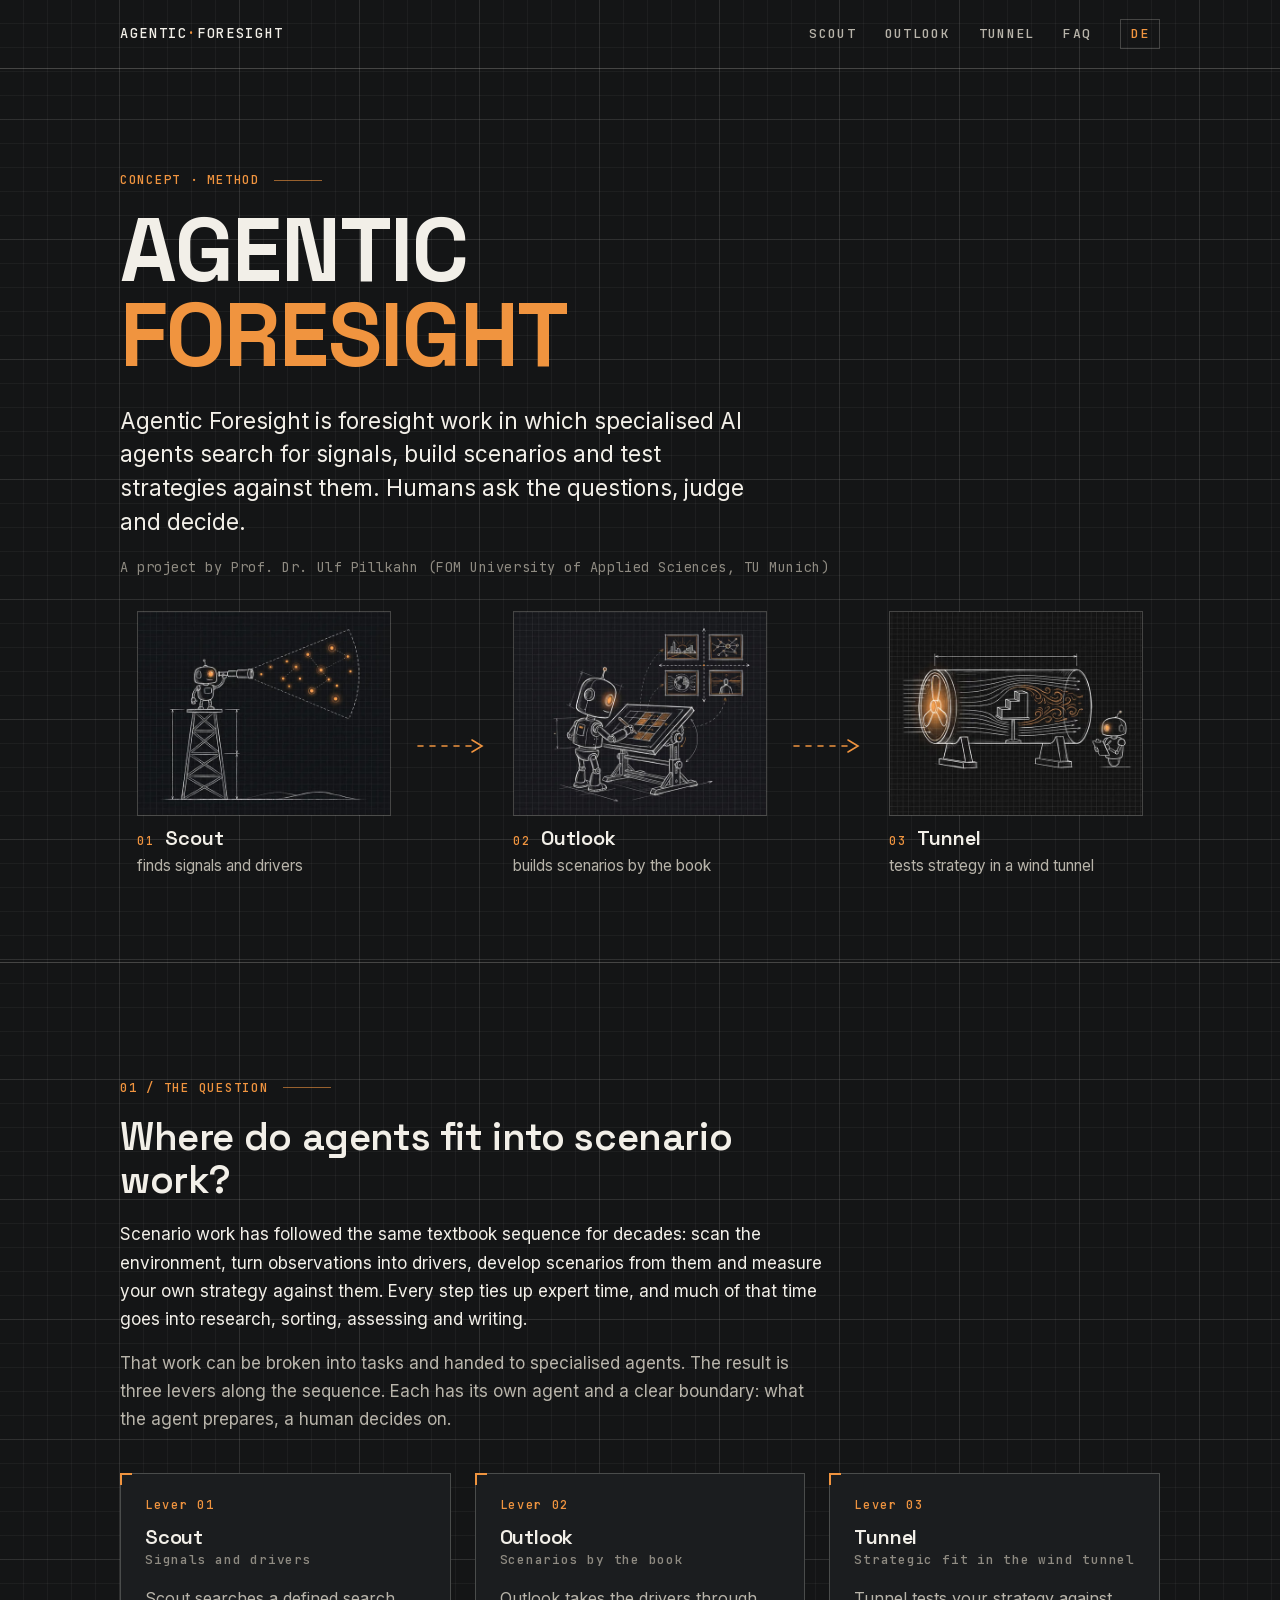
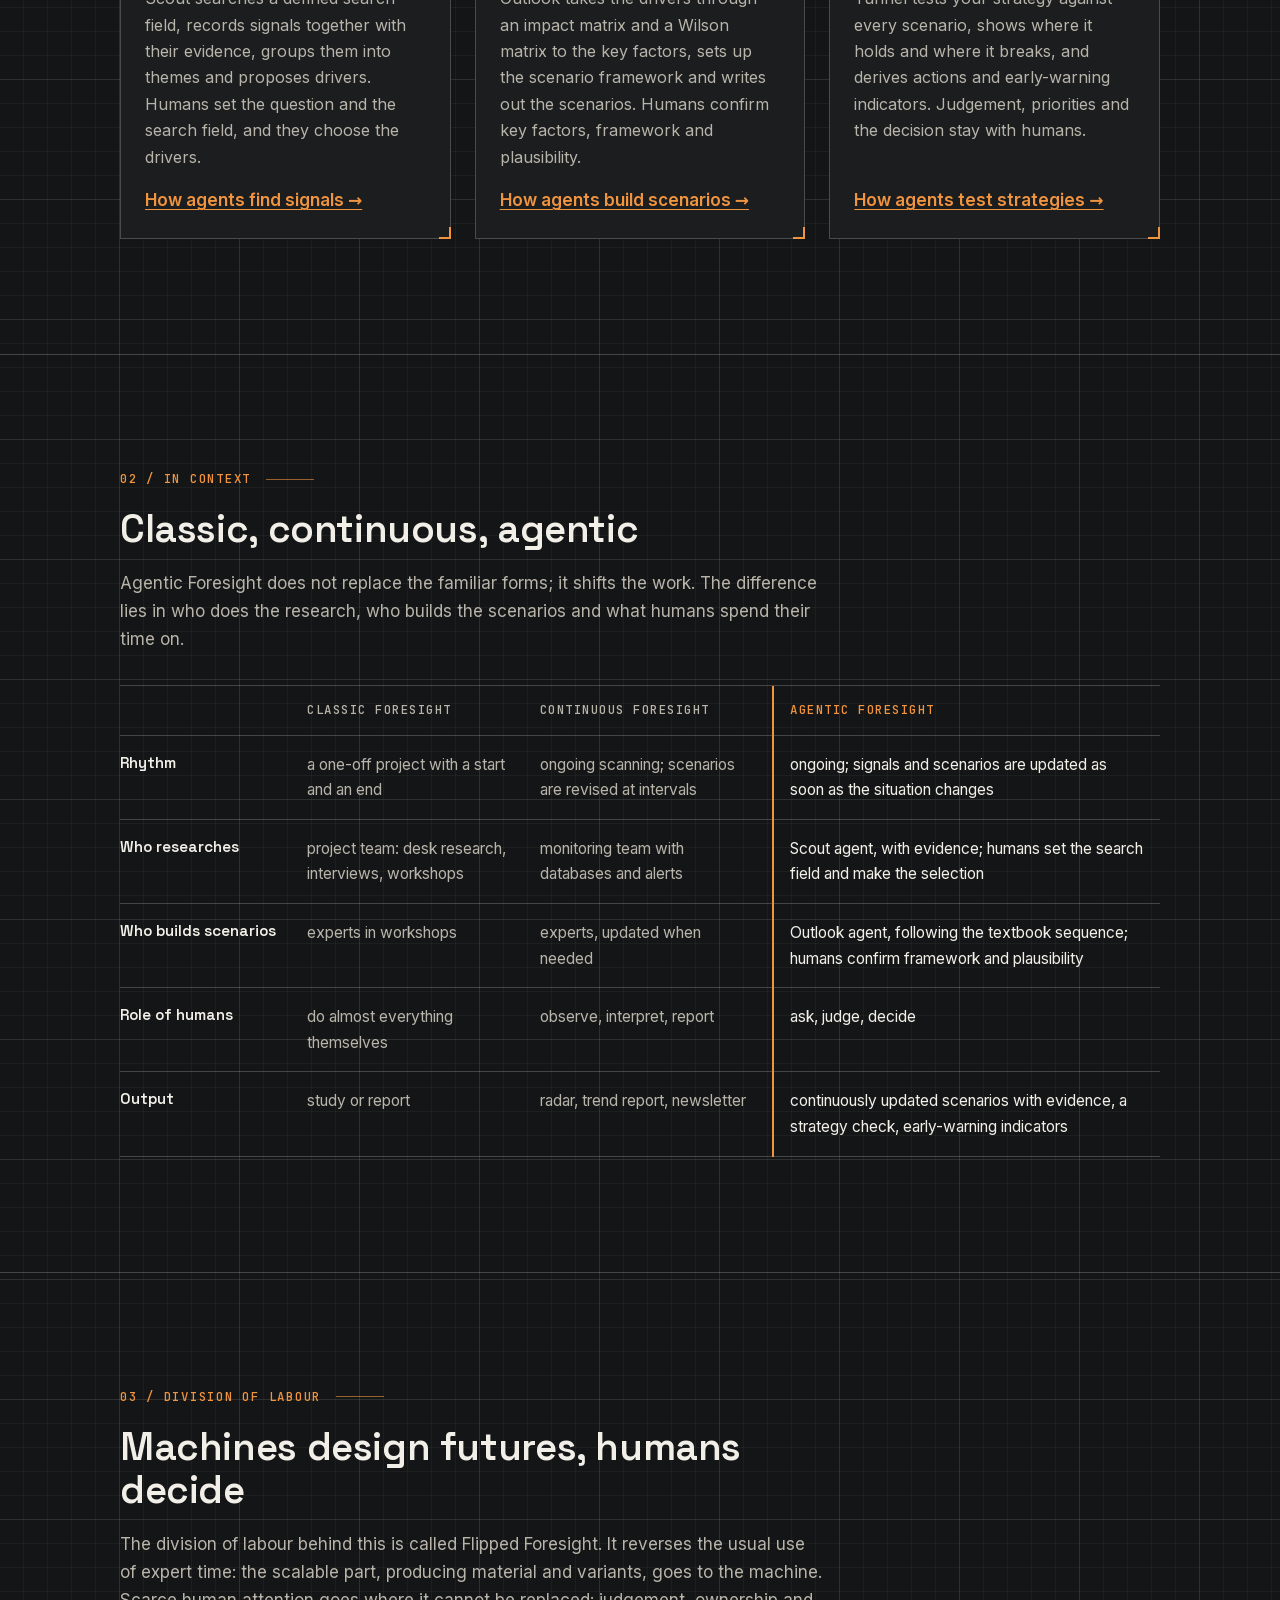
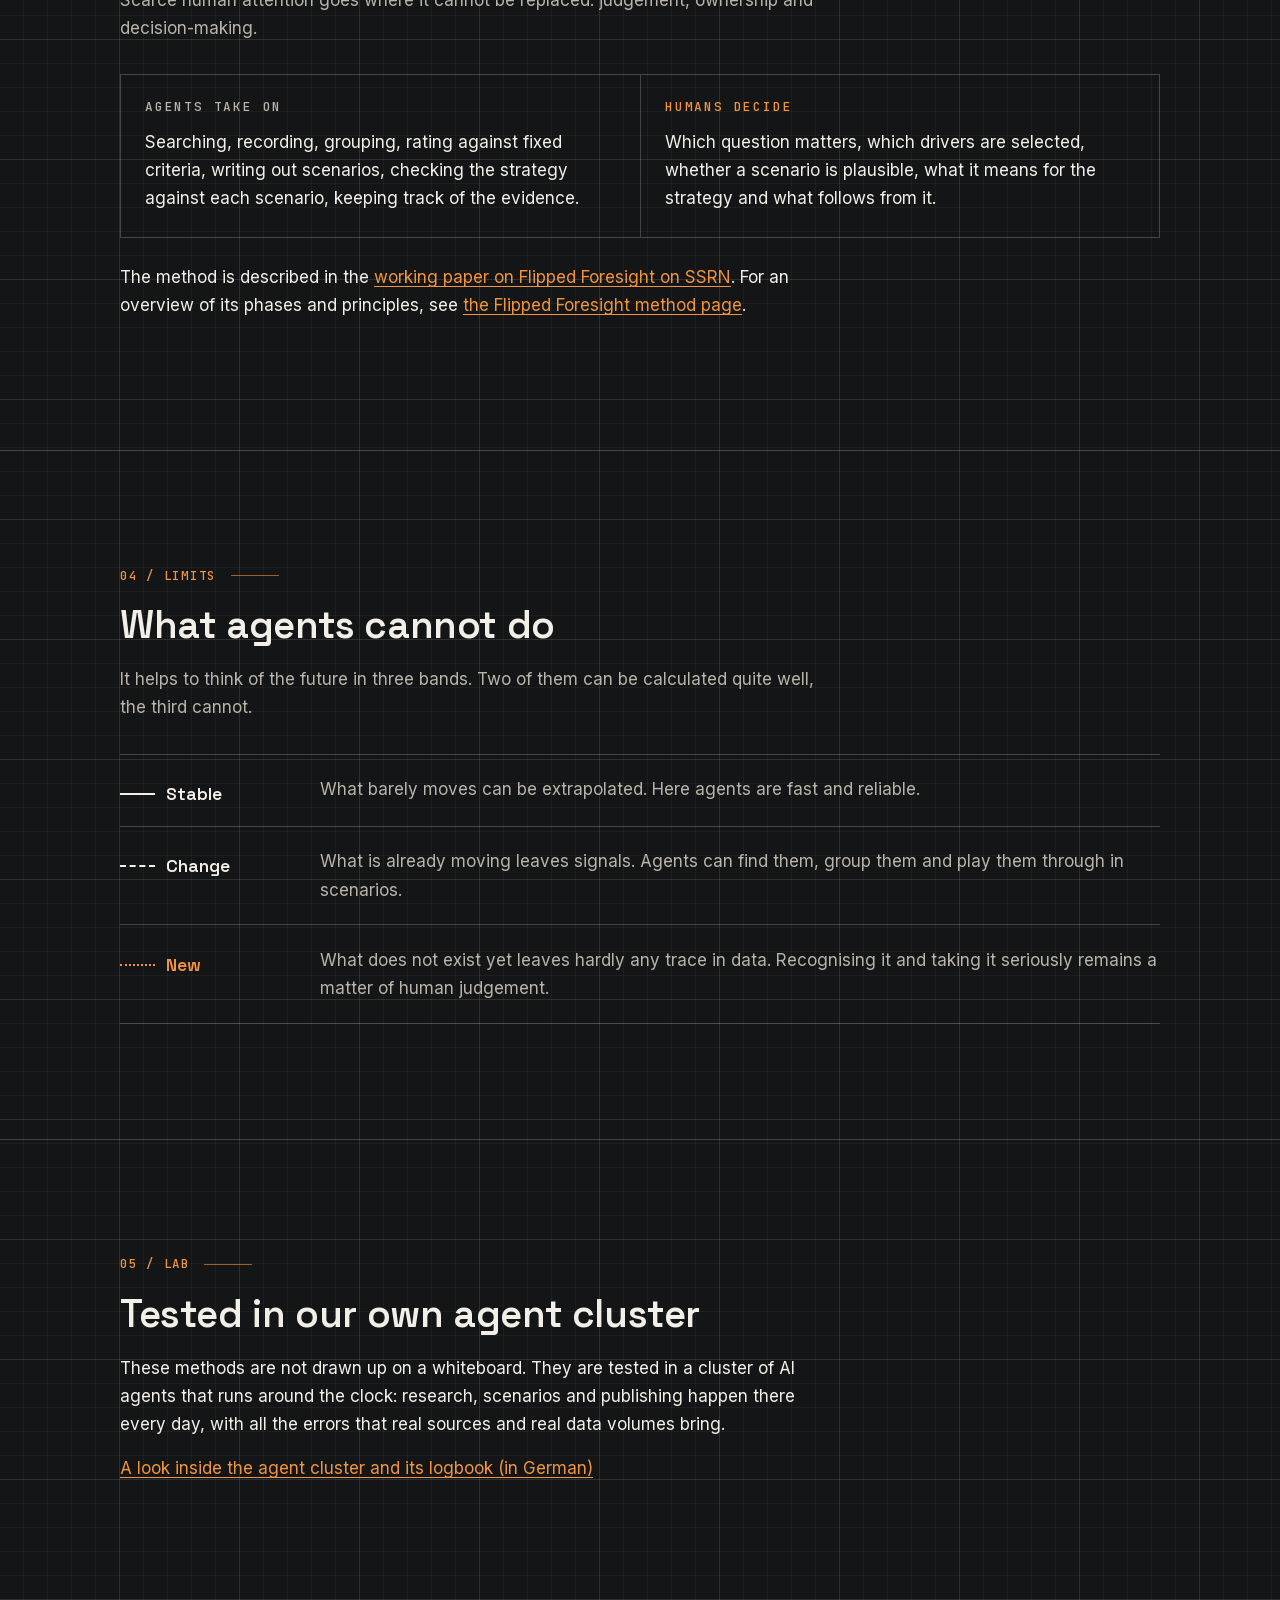
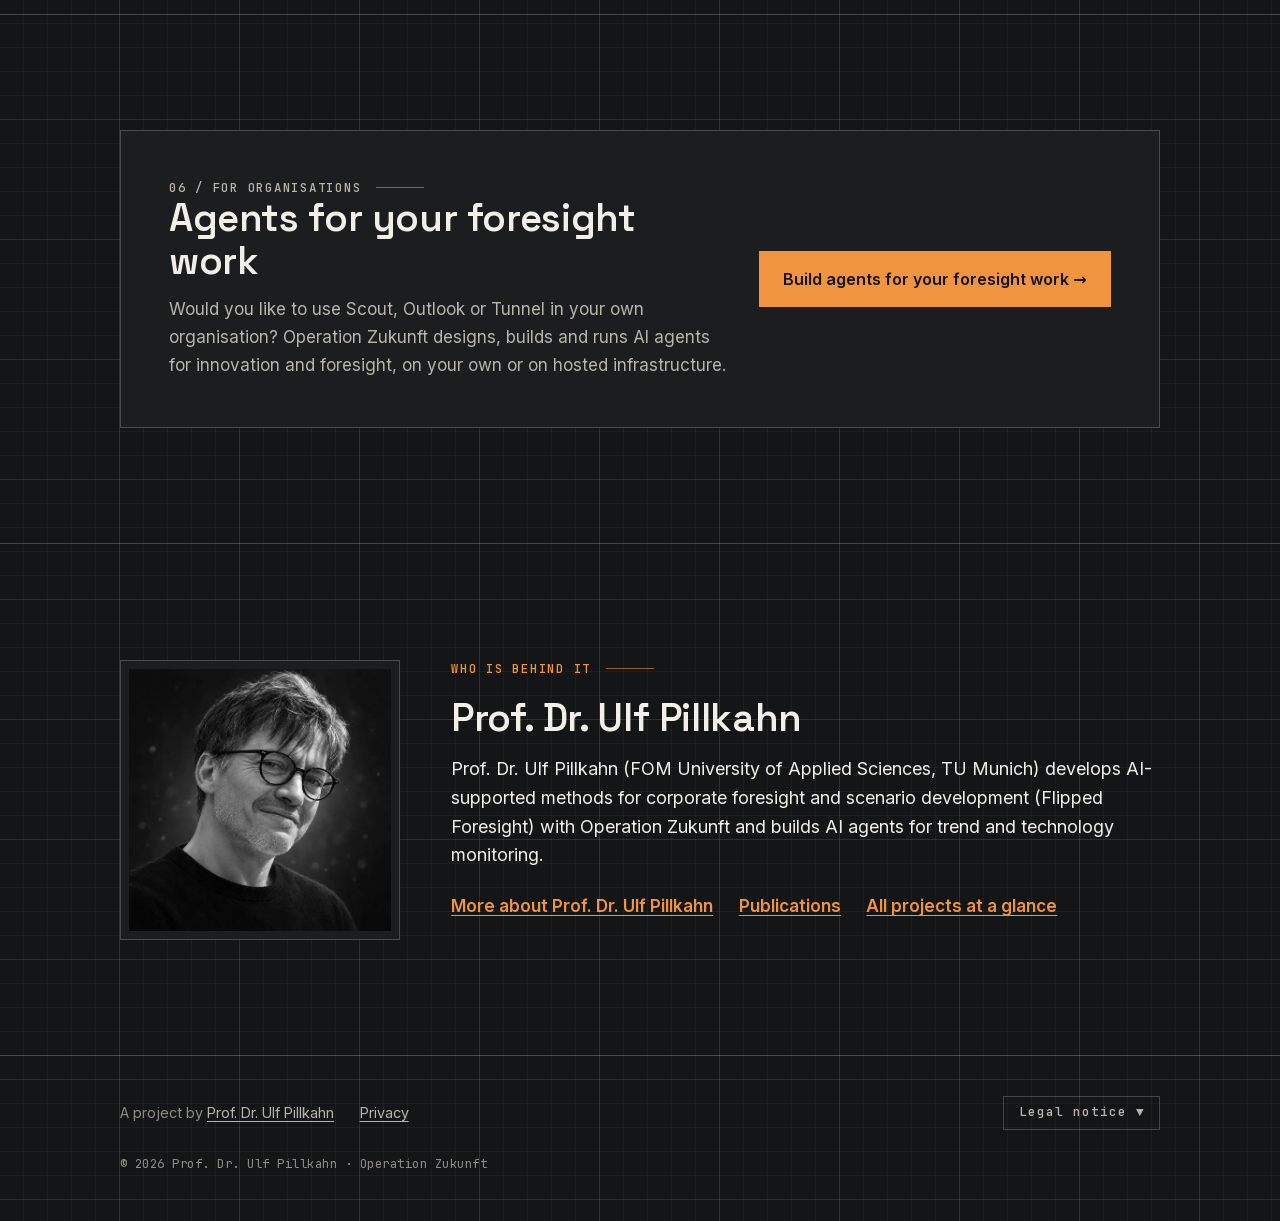
==== en/index.html @ 6df53c85 "Alle Seiten DE/EN, Higgsfield-Illustrationen, Statistik (Checkpoint 2) Hebelseiten Scout/Outlook/Tun" ====
<!DOCTYPE html>
<html lang="en">
<head>
    <meta charset="UTF-8">
    <meta name="viewport" content="width=device-width, initial-scale=1">
    <title>Agentic Foresight: AI agents for scenario work</title>
    <meta name="description" content="Agentic Foresight: AI agents search for signals, build scenarios and test strategies. Humans ask, judge and decide. Method, roles and limits.">
    <meta name="robots" content="index, follow">
    <link rel="canonical" href="https://agentic-foresight.com/en/">
    <link rel="alternate" hreflang="de" href="https://agentic-foresight.com/">
    <link rel="alternate" hreflang="en" href="https://agentic-foresight.com/en/">
    <link rel="alternate" hreflang="x-default" href="https://agentic-foresight.com/">
    <meta property="og:type" content="website">
    <meta property="og:site_name" content="Agentic Foresight">
    <meta property="og:locale" content="en_GB">
    <meta property="og:locale:alternate" content="de_DE">
    <meta property="og:url" content="https://agentic-foresight.com/en/">
    <meta property="og:title" content="Agentic Foresight: AI agents for scenario work">
    <meta property="og:description" content="Agentic Foresight: AI agents search for signals, build scenarios and test strategies. Humans ask, judge and decide. Method, roles and limits.">
    <meta property="og:image" content="https://agentic-foresight.com/img/og-en.png">
    <meta property="og:image:width" content="1200">
    <meta property="og:image:height" content="630">
    <meta property="og:image:alt" content="Agentic Foresight: the agents Scout, Outlook and Tunnel as a construction sketch">
    <meta name="twitter:card" content="summary_large_image">
    <meta name="twitter:creator" content="@Ulf_Pillkahn">
    <meta name="twitter:title" content="Agentic Foresight: AI agents for scenario work">
    <meta name="twitter:description" content="Agentic Foresight: AI agents search for signals, build scenarios and test strategies. Humans ask, judge and decide. Method, roles and limits.">
    <meta name="twitter:image" content="https://agentic-foresight.com/img/og-en.png">
    <meta name="twitter:image:alt" content="Agentic Foresight: the agents Scout, Outlook and Tunnel as a construction sketch">
    <meta name="theme-color" content="#141516">
    <link rel="preload" href="/fonts/space-grotesk-latin.woff2" as="font" type="font/woff2" crossorigin>
    <link rel="stylesheet" href="/css/style.css?v=2026-11-16">
    <link rel="icon" href="/favicon.svg" type="image/svg+xml">
    <!-- Strukturdaten: generiert von pflege/seo.py nach dem Cluster-Standard -->
    <script type="application/ld+json">
    {
      "@context": "https://schema.org",
      "@graph": [
        {
          "@type": "Person",
          "@id": "https://pillkahn.de/#person",
          "name": "Ulf Pillkahn",
          "honorificPrefix": "Prof. Dr.",
          "url": "https://pillkahn.de/",
          "sameAs": [
            "https://www.linkedin.com/in/prof-dr-ulf-pillkahn-1b7a6131/",
            "https://x.com/Ulf_Pillkahn",
            "https://www.youtube.com/@profandprompt"
          ]
        },
        {
          "@type": "Organization",
          "@id": "https://operation-zukunft.de/#organization",
          "name": "Operation Zukunft",
          "url": "https://operation-zukunft.de/",
          "founder": {
            "@id": "https://pillkahn.de/#person"
          }
        },
        {
          "@type": "WebSite",
          "@id": "https://agentic-foresight.com/#website",
          "url": "https://agentic-foresight.com/",
          "name": "Agentic Foresight",
          "inLanguage": [
            "de-DE",
            "en"
          ],
          "about": {
            "@id": "https://agentic-foresight.com/#term"
          },
          "author": {
            "@id": "https://pillkahn.de/#person"
          },
          "publisher": {
            "@id": "https://pillkahn.de/#person"
          }
        },
        {
          "@type": "DefinedTerm",
          "@id": "https://agentic-foresight.com/#term",
          "name": "Agentic Foresight",
          "description": "Agentic Foresight is foresight work in which specialised AI agents search for signals, build scenarios and test strategies against them. Humans ask the questions, judge and decide.",
          "url": "https://agentic-foresight.com/en/",
          "inLanguage": "en",
          "creator": {
            "@id": "https://pillkahn.de/#person"
          },
          "subjectOf": {
            "@id": "https://papers.ssrn.com/sol3/papers.cfm?abstract_id=7322758"
          }
        },
        {
          "@type": "ScholarlyArticle",
          "@id": "https://papers.ssrn.com/sol3/papers.cfm?abstract_id=7322758",
          "name": "Flipped Foresight",
          "url": "https://papers.ssrn.com/sol3/papers.cfm?abstract_id=7322758",
          "sameAs": "https://doi.org/10.2139/ssrn.7322758",
          "author": {
            "@id": "https://pillkahn.de/#person"
          }
        },
        {
          "@type": "WebPage",
          "@id": "https://agentic-foresight.com/en/#webpage",
          "url": "https://agentic-foresight.com/en/",
          "name": "Agentic Foresight: AI agents for scenario work",
          "description": "Agentic Foresight: AI agents search for signals, build scenarios and test strategies. Humans ask, judge and decide. Method, roles and limits.",
          "inLanguage": "en",
          "isPartOf": {
            "@id": "https://agentic-foresight.com/#website"
          },
          "about": {
            "@id": "https://agentic-foresight.com/#term"
          },
          "breadcrumb": {
            "@id": "https://agentic-foresight.com/en/#breadcrumb"
          },
          "mainEntity": {
            "@id": "https://agentic-foresight.com/#term"
          }
        },
        {
          "@type": "BreadcrumbList",
          "@id": "https://agentic-foresight.com/en/#breadcrumb",
          "itemListElement": [
            {
              "@type": "ListItem",
              "position": 1,
              "name": "Home",
              "item": "https://agentic-foresight.com/en/"
            }
          ]
        }
      ]
    }
    </script>
</head>
<body>
<a class="sprungmarke" href="#inhalt">Skip to content</a>

<!-- kopf -->
<header class="kopf">
  <div class="huelle">
    <a class="marke" href="/en/">Agentic<b>·</b>Foresight</a>
    <nav class="nav" aria-label="Main navigation">
      <a href="/en/scout/">Scout</a>
      <a href="/en/outlook/">Outlook</a>
      <a href="/en/tunnel/">Tunnel</a>
      <a href="/en/faq/">FAQ</a>
      <a class="sprache" href="/" hreflang="de" lang="de" data-track="sprache-de">DE</a>
    </nav>
  </div>
</header>
<!-- /kopf -->

<main id="inhalt">

<!-- ===================== OPENING ===================== -->
<section class="auftakt">
  <div class="huelle">
    <p class="label">Concept · Method</p>
    <h1>Agentic <span>Foresight</span></h1>
    <p class="definition">Agentic Foresight is foresight work in which specialised AI agents search for signals, build scenarios and test strategies against them. Humans ask the questions, judge and decide.</p>
    <p class="zuschreibung">A project by Prof. Dr. Ulf Pillkahn (FOM University of Applied Sciences, TU Munich)</p>

    <!-- Agent architecture: Scout → Outlook → Tunnel -->
    <nav class="kette" aria-label="Agent architecture: Scout, Outlook, Tunnel">
      <a class="knoten" href="/en/scout/" data-track="hebel-scout">
        <!-- figur:scout -->
<picture>
  <source type="image/avif" srcset="/img/scout-560.avif 560w, /img/scout-760.avif 760w, /img/scout.avif 1000w" sizes="(max-width: 900px) 90vw, 330px">
  <source type="image/webp" srcset="/img/scout-560.webp 560w, /img/scout-760.webp 760w, /img/scout.webp 1000w" sizes="(max-width: 900px) 90vw, 330px">
  <img src="/img/scout.webp" alt="" width="1000" height="806" fetchpriority="high" decoding="async">
</picture>
<!-- /figur -->
        <span class="knoten-name"><small>01</small>Scout</span>
        <span class="knoten-satz">finds signals and drivers</span>
      </a>
      <svg class="verbinder" viewBox="0 0 72 24" aria-hidden="true" focusable="false"><path class="fluss" d="M2 12H62"/><path d="M56 6L66 12L56 18"/></svg>
      <a class="knoten" href="/en/outlook/" data-track="hebel-outlook">
        <!-- figur:outlook -->
<picture>
  <source type="image/avif" srcset="/img/outlook-560.avif 560w, /img/outlook-760.avif 760w, /img/outlook.avif 1000w" sizes="(max-width: 900px) 90vw, 330px">
  <source type="image/webp" srcset="/img/outlook-560.webp 560w, /img/outlook-760.webp 760w, /img/outlook.webp 1000w" sizes="(max-width: 900px) 90vw, 330px">
  <img src="/img/outlook.webp" alt="" width="1000" height="806" loading="eager" decoding="async">
</picture>
<!-- /figur -->
        <span class="knoten-name"><small>02</small>Outlook</span>
        <span class="knoten-satz">builds scenarios by the book</span>
      </a>
      <svg class="verbinder" viewBox="0 0 72 24" aria-hidden="true" focusable="false"><path class="fluss" d="M2 12H62"/><path d="M56 6L66 12L56 18"/></svg>
      <a class="knoten" href="/en/tunnel/" data-track="hebel-tunnel">
        <!-- figur:tunnel -->
<picture>
  <source type="image/avif" srcset="/img/tunnel-560.avif 560w, /img/tunnel-760.avif 760w, /img/tunnel.avif 1000w" sizes="(max-width: 900px) 90vw, 330px">
  <source type="image/webp" srcset="/img/tunnel-560.webp 560w, /img/tunnel-760.webp 760w, /img/tunnel.webp 1000w" sizes="(max-width: 900px) 90vw, 330px">
  <img src="/img/tunnel.webp" alt="" width="1000" height="806" loading="eager" decoding="async">
</picture>
<!-- /figur -->
        <span class="knoten-name"><small>03</small>Tunnel</span>
        <span class="knoten-satz">tests strategy in a wind tunnel</span>
      </a>
    </nav>
  </div>
</section>

<!-- ===================== THE QUESTION + LEVERS ===================== -->
<section class="sektion" id="hebel">
  <div class="huelle">
    <p class="label">01 / The question</p>
    <h2>Where do agents fit into scenario work?</h2>
    <div class="lese">
      <p>Scenario work has followed the same textbook sequence for decades: scan the environment, turn observations into drivers, develop scenarios from them and measure your own strategy against them. Every step ties up expert time, and much of that time goes into research, sorting, assessing and writing.</p>
      <p class="zweit">That work can be broken into tasks and handed to specialised agents. The result is three levers along the sequence. Each has its own agent and a clear boundary: what the agent prepares, a human decides on.</p>
    </div>

    <div class="hebel-raster">
      <article class="hebel">
        <p class="nr">Lever 01</p>
        <h3>Scout</h3>
        <p class="unter">Signals and drivers</p>
        <p>Scout searches a defined search field, records signals together with their evidence, groups them into themes and proposes drivers. Humans set the question and the search field, and they choose the drivers.</p>
        <a class="weiter" href="/en/scout/" data-track="hebel-scout">How agents find signals →</a>
      </article>
      <article class="hebel">
        <p class="nr">Lever 02</p>
        <h3>Outlook</h3>
        <p class="unter">Scenarios by the book</p>
        <p>Outlook takes the drivers through an impact matrix and a Wilson matrix to the key factors, sets up the scenario framework and writes out the scenarios. Humans confirm key factors, framework and plausibility.</p>
        <a class="weiter" href="/en/outlook/" data-track="hebel-outlook">How agents build scenarios →</a>
      </article>
      <article class="hebel">
        <p class="nr">Lever 03</p>
        <h3>Tunnel</h3>
        <p class="unter">Strategic fit in the wind tunnel</p>
        <p>Tunnel tests your strategy against every scenario, shows where it holds and where it breaks, and derives actions and early-warning indicators. Judgement, priorities and the decision stay with humans.</p>
        <a class="weiter" href="/en/tunnel/" data-track="hebel-tunnel">How agents test strategies →</a>
      </article>
    </div>
  </div>
</section>

<!-- ===================== COMPARISON ===================== -->
<section class="sektion" id="vergleich">
  <div class="huelle">
    <p class="label">02 / In context</p>
    <h2>Classic, continuous, agentic</h2>
    <p class="lese zweit">Agentic Foresight does not replace the familiar forms; it shifts the work. The difference lies in who does the research, who builds the scenarios and what humans spend their time on.</p>
    <div class="tabelle-huelle" role="region" aria-label="Comparison table" tabindex="0">
      <table class="vergleich">
        <thead>
          <tr><th scope="col"><span class="sr">Feature</span></th><th scope="col">Classic foresight</th><th scope="col">Continuous foresight</th><th scope="col" class="ag">Agentic Foresight</th></tr>
        </thead>
        <tbody>
          <tr><th scope="row">Rhythm</th><td>a one-off project with a start and an end</td><td>ongoing scanning; scenarios are revised at intervals</td><td class="ag">ongoing; signals and scenarios are updated as soon as the situation changes</td></tr>
          <tr><th scope="row">Who researches</th><td>project team: desk research, interviews, workshops</td><td>monitoring team with databases and alerts</td><td class="ag">Scout agent, with evidence; humans set the search field and make the selection</td></tr>
          <tr><th scope="row">Who builds scenarios</th><td>experts in workshops</td><td>experts, updated when needed</td><td class="ag">Outlook agent, following the textbook sequence; humans confirm framework and plausibility</td></tr>
          <tr><th scope="row">Role of humans</th><td>do almost everything themselves</td><td>observe, interpret, report</td><td class="ag">ask, judge, decide</td></tr>
          <tr><th scope="row">Output</th><td>study or report</td><td>radar, trend report, newsletter</td><td class="ag">continuously updated scenarios with evidence, a strategy check, early-warning indicators</td></tr>
        </tbody>
      </table>
    </div>
  </div>
</section>

<!-- ===================== FLIPPED FORESIGHT ===================== -->
<section class="sektion" id="arbeitsteilung">
  <div class="huelle">
    <p class="label">03 / Division of labour</p>
    <h2>Machines design futures, humans decide</h2>
    <p class="lese zweit">The division of labour behind this is called Flipped Foresight. It reverses the usual use of expert time: the scalable part, producing material and variants, goes to the machine. Scarce human attention goes where it cannot be replaced: judgement, ownership and decision-making.</p>
    <div class="teilung">
      <div class="maschine">
        <h3>Agents take on</h3>
        <p>Searching, recording, grouping, rating against fixed criteria, writing out scenarios, checking the strategy against each scenario, keeping track of the evidence.</p>
      </div>
      <div class="mensch">
        <h3>Humans decide</h3>
        <p>Which question matters, which drivers are selected, whether a scenario is plausible, what it means for the strategy and what follows from it.</p>
      </div>
    </div>
    <p class="lese nachsatz">The method is described in the <a href="https://papers.ssrn.com/sol3/papers.cfm?abstract_id=7322758" data-track="paper-ssrn">working paper on Flipped Foresight on SSRN</a>. For an overview of its phases and principles, see <a href="https://flipped-foresight.com/">the Flipped Foresight method page</a>.</p>
  </div>
</section>

<!-- ===================== LIMITS ===================== -->
<section class="sektion" id="grenzen">
  <div class="huelle">
    <p class="label">04 / Limits</p>
    <h2>What agents cannot do</h2>
    <p class="lese zweit">It helps to think of the future in three bands. Two of them can be calculated quite well, the third cannot.</p>
    <div class="baender">
      <div class="band s"><b>Stable</b><p>What barely moves can be extrapolated. Here agents are fast and reliable.</p></div>
      <div class="band v"><b>Change</b><p>What is already moving leaves signals. Agents can find them, group them and play them through in scenarios.</p></div>
      <div class="band n"><b>New</b><p>What does not exist yet leaves hardly any trace in data. Recognising it and taking it seriously remains a matter of human judgement.</p></div>
    </div>
  </div>
</section>

<!-- ===================== LAB ===================== -->
<section class="sektion" id="labor">
  <div class="huelle">
    <p class="label">05 / Lab</p>
    <h2>Tested in our own agent cluster</h2>
    <div class="lese">
      <p>These methods are not drawn up on a whiteboard. They are tested in a cluster of AI agents that runs around the clock: research, scenarios and publishing happen there every day, with all the errors that real sources and real data volumes bring.</p>
      <p><a href="https://operation-zukunft.de/cluster.html">A look inside the agent cluster and its logbook (in German)</a></p>
    </div>
  </div>
</section>

<!-- ===================== CALL ===================== -->
<section class="sektion" id="gespraech">
  <div class="huelle">
    <div class="aufruf">
      <div>
        <p class="label">06 / For organisations</p>
        <h2>Agents for your foresight work</h2>
        <p>Would you like to use Scout, Outlook or Tunnel in your own organisation? Operation Zukunft designs, builds and runs AI agents for innovation and foresight, on your own or on hosted infrastructure.</p>
      </div>
      <a class="knopf" href="https://operation-zukunft.de/#angebote" data-track="cta-angebot">Build agents for your foresight work →</a>
    </div>
  </div>
</section>

<!-- ===================== ABOUT ===================== -->
<section class="sektion" id="person">
  <div class="huelle about">
    <figure>
      <picture>
        <source srcset="/img/portrait-pillkahn.webp" type="image/webp">
        <img src="/img/portrait-pillkahn.jpg" alt="Portrait of Prof. Dr. Ulf Pillkahn" width="560" height="560" loading="lazy" decoding="async">
      </picture>
    </figure>
    <div>
      <p class="label">Who is behind it</p>
      <h2>Prof. Dr. Ulf Pillkahn</h2>
      <p class="kernsatz">Prof. Dr. Ulf Pillkahn (FOM University of Applied Sciences, TU Munich) develops AI-supported methods for corporate foresight and scenario development (Flipped Foresight) with Operation Zukunft and builds AI agents for trend and technology monitoring.</p>
      <div class="about-links">
        <a href="https://pillkahn.de/about/" data-track="about-pillkahn">More about Prof. Dr. Ulf Pillkahn</a>
        <a href="https://pillkahn.de/publikationen/" data-track="about-publikationen">Publications</a>
        <a href="https://pillkahn.de/oekosystem/" data-track="about-oekosystem">All projects at a glance</a>
      </div>
    </div>
  </div>
</section>

</main>

<!-- fuss -->
<footer class="fuss">
  <div class="huelle">
    <div class="fuss-zeile">
      <div class="fuss-links">
        <p class="cluster-hinweis">A project by <a href="https://pillkahn.de/">Prof. Dr. Ulf Pillkahn</a></p>
        <a href="/en/privacy/" data-track="datenschutz">Privacy</a>
      </div>
      <button class="impressum-toggle" type="button" aria-expanded="false" aria-controls="impressum" data-text="Legal notice">Legal notice ▼</button>
    </div>
    <div id="impressum" class="impressum">
      <h2>Legal notice</h2>
      <p><strong>Information pursuant to § 5 DDG (German Digital Services Act)</strong></p>
      <p>Prof. Dr. Ulf Pillkahn<br>Maxhofstraße 28<br>81475 München<br>Germany</p>
      <p><strong>Contact:</strong> <a href="mailto:info@operation-zukunft.de">info@operation-zukunft.de</a></p>
      <p><strong>Responsible for content pursuant to § 18 (2) MStV:</strong><br>Prof. Dr. Ulf Pillkahn</p>
      <p><strong>Disclaimer:</strong> The content of these pages has been prepared with great care. No guarantee can be given, however, for its accuracy, completeness or timeliness. As a service provider, Prof. Dr. Ulf Pillkahn is responsible for his own content on these pages under general law in accordance with § 7 (1) DDG, but under §§ 8 to 10 DDG is not obliged to monitor transmitted or stored third-party information or to investigate circumstances indicating illegal activity. The operators of linked external sites are solely responsible for their content. The German version of this legal notice is authoritative.</p>
    </div>
    <p class="copy">© 2026 Prof. Dr. Ulf Pillkahn · Operation Zukunft</p>
  </div>
</footer>
<!-- /fuss -->

<script src="/js/main.js?v=2026-11-16" defer></script>
<script src="/js/track.js?v=2026-11-16" defer></script>
</body>
</html>
---- css/style.css ----
/* ============================================================
   agentic-foresight.com — style.css
   Designsystem: designsystem.md im Repo. Tokens nur hier ändern.
   ============================================================ */

/* ---------- 1. Schriften (selbst gehostet, OFL) ---------- */
@font-face { font-family: 'Space Grotesk'; font-style: normal; font-weight: 400 700;
  font-display: swap; src: url('../fonts/space-grotesk-latin.woff2') format('woff2'); }
@font-face { font-family: 'Inter'; font-style: normal; font-weight: 300 700;
  font-display: swap; src: url('../fonts/inter-latin.woff2') format('woff2'); }
@font-face { font-family: 'JetBrains Mono'; font-style: normal; font-weight: 400 500;
  font-display: swap; src: url('../fonts/jetbrains-mono-latin.woff2') format('woff2'); }

/* ---------- 2. Tokens ---------- */
:root {
  --grund: #141516;
  --flaeche: #1B1D1F;
  --kreide: #F2EFE8;
  --kreide-2: #B8B4AA;
  --kreide-3: #8F8B82;
  --orange: #F0943F;
  --raster: rgba(242, 239, 232, .045);
  --raster-2: rgba(242, 239, 232, .08);
  --linie: rgba(242, 239, 232, .22);

  --f-titel: 'Space Grotesk', system-ui, sans-serif;
  --f-text: 'Inter', system-ui, sans-serif;
  --f-mono: 'JetBrains Mono', ui-monospace, monospace;

  --breite: 1120px;
  --lese: 44rem;
  --rand: clamp(1rem, 4vw, 2.5rem);
  --sektion: clamp(4rem, 9vw, 7.5rem);
  color-scheme: dark;
}

/* ---------- 3. Grundlagen ---------- */
*, *::before, *::after { box-sizing: border-box; }
html { -webkit-text-size-adjust: 100%; scroll-behavior: smooth; }
body {
  margin: 0;
  background-color: var(--grund);
  /* Karopapier: zwei Linienraster, kein Bild */
  background-image:
    linear-gradient(var(--raster-2) 1px, transparent 1px),
    linear-gradient(90deg, var(--raster-2) 1px, transparent 1px),
    linear-gradient(var(--raster) 1px, transparent 1px),
    linear-gradient(90deg, var(--raster) 1px, transparent 1px);
  background-size: 120px 120px, 120px 120px, 24px 24px, 24px 24px;
  background-position: -1px -1px;
  color: var(--kreide);
  font: 400 1.0625rem/1.65 var(--f-text);
  overflow-x: hidden;
}
img, svg { display: block; max-width: 100%; }
a { color: var(--orange); text-decoration: underline; text-decoration-thickness: 1px;
    text-underline-offset: .2em; }
a:hover { text-decoration-thickness: 2px; }
:focus-visible { outline: 2px solid var(--orange); outline-offset: 3px; }
h1, h2, h3 { font-family: var(--f-titel); line-height: 1.12; margin: 0; letter-spacing: -.01em; }
h2 { font-size: clamp(1.6rem, 3.6vw, 2.4rem); font-weight: 600; margin-bottom: 1.2rem; max-width: 28ch; }
h3 { font-size: 1.25rem; font-weight: 600; }
p { margin: 0 0 1rem; }
.lese { max-width: var(--lese); }
.nachsatz { margin-top: 1.6rem; }
.sr { position: absolute; width: 1px; height: 1px; overflow: hidden; clip-path: inset(50%); white-space: nowrap; }
.zweit { color: var(--kreide-2); }
.sprungmarke { position: absolute; left: -999px; top: 0; background: var(--orange); color: var(--grund);
  padding: .6rem 1rem; z-index: 10; }
.sprungmarke:focus { left: 1rem; }
.huelle { max-width: var(--breite); margin: 0 auto; padding-inline: var(--rand); }

/* ---------- 4. Label (Bemaßung) ---------- */
.label {
  font: 500 .78rem/1.4 var(--f-mono); letter-spacing: .14em; text-transform: uppercase;
  color: var(--orange); margin: 0 0 1.2rem; display: flex; align-items: center; gap: .9rem;
}
.label::after { content: ""; flex: 0 0 3rem; height: 1px; background: var(--orange); opacity: .6; }

/* ---------- 5. Kopf ---------- */
.kopf { border-bottom: 1px solid var(--linie); }
.kopf .huelle { display: flex; align-items: center; justify-content: space-between; gap: 1rem;
  min-height: 4.25rem; flex-wrap: wrap; }
.marke { font: 500 .85rem/1 var(--f-mono); letter-spacing: .12em; text-transform: uppercase;
  color: var(--kreide); text-decoration: none; white-space: nowrap; }
.marke b { color: var(--orange); font-weight: 500; }
.nav { display: flex; align-items: center; gap: clamp(.9rem, 2.4vw, 1.8rem); flex-wrap: wrap; }
.nav a { color: var(--kreide-2); text-decoration: none; font: 500 .82rem/1 var(--f-mono);
  letter-spacing: .1em; text-transform: uppercase; padding-block: .5rem; }
.nav a:hover, .nav a[aria-current="page"] { color: var(--kreide); }
.nav a[aria-current="page"] { box-shadow: inset 0 -2px 0 var(--orange); }
.nav .sprache { color: var(--orange); border: 1px solid var(--linie); padding: .45rem .6rem; }

/* ---------- 6. Auftakt ---------- */
.auftakt { padding-block: clamp(3.5rem, 8vw, 6.5rem) clamp(2.5rem, 5vw, 4rem); }
.auftakt h1 { font-size: clamp(2.6rem, 8vw, 5.6rem); font-weight: 700; line-height: .95;
  text-transform: uppercase; letter-spacing: -.015em; margin-bottom: 1.6rem; }
.auftakt h1 span { display: block; color: var(--orange); }
.definition { font-size: clamp(1.15rem, 2vw, 1.4rem); line-height: 1.5; max-width: 40rem; margin-bottom: 1.2rem; }
.zuschreibung { font: 400 .85rem/1.5 var(--f-mono); color: var(--kreide-3); letter-spacing: .04em; }

/* ---------- 7. Agentenkette ---------- */
.kette { display: grid; grid-template-columns: 1fr 4.5rem 1fr 4.5rem 1fr; align-items: center;
  gap: .5rem; margin-block: 1rem 0; }
.knoten { display: block; text-decoration: none; color: var(--kreide); padding: 1rem 1rem 1.2rem;
  border: 1px solid transparent; position: relative; }
.knoten:hover { border-color: var(--linie); }
.knoten img { width: 100%; height: auto; border: 1px solid var(--linie); }
.knoten-name { display: flex; align-items: baseline; gap: .7rem; margin-top: .6rem;
  font: 600 1.25rem/1.2 var(--f-titel); }
.knoten-name small { font: 500 .72rem/1 var(--f-mono); letter-spacing: .14em; color: var(--orange); }
.knoten-satz { display: block; margin-top: .35rem; color: var(--kreide-2); font-size: .95rem; line-height: 1.5; }
.verbinder { width: 100%; height: auto; }
.verbinder path { fill: none; stroke: var(--orange); stroke-width: 1.6; stroke-linecap: round;
  vector-effect: non-scaling-stroke; }
.verbinder .fluss { stroke-dasharray: 5 7; animation: fluss 1.4s linear infinite; }

/* ---------- 8. Bewegung (nur Verbinder der Kette, CSS only) ---------- */
@keyframes fluss { to { stroke-dashoffset: -24; } }
@media (prefers-reduced-motion: reduce) {
  *, *::before, *::after { animation: none !important; transition: none !important; }
  html { scroll-behavior: auto; }
}

/* ---------- 9. Sektionen ---------- */
.sektion { padding-block: var(--sektion); border-top: 1px solid var(--linie); }
.frage { font: 600 clamp(1.35rem, 2.6vw, 1.8rem)/1.3 var(--f-titel); max-width: 34ch; margin-bottom: 1.4rem; }

/* Hebelkarten */
.hebel-raster { display: grid; grid-template-columns: repeat(3, minmax(0, 1fr)); gap: 1.5rem; margin-top: 2.5rem; }
.hebel { position: relative; border: 1px solid var(--linie); background: var(--flaeche);
  padding: 1.6rem 1.5rem 1.5rem; display: flex; flex-direction: column; }
/* Passermarken an den Ecken */
.hebel::before, .hebel::after { content: ""; position: absolute; width: 12px; height: 12px;
  border-color: var(--orange); border-style: solid; }
.hebel::before { top: -1px; left: -1px; border-width: 2px 0 0 2px; }
.hebel::after { bottom: -1px; right: -1px; border-width: 0 2px 2px 0; }
.hebel .nr { font: 500 .75rem/1 var(--f-mono); letter-spacing: .14em; color: var(--orange); margin-bottom: .9rem; }
.hebel h3 { margin-bottom: .2rem; }
.hebel .unter { font: 500 .8rem/1.4 var(--f-mono); color: var(--kreide-3); letter-spacing: .06em; margin-bottom: 1rem; }
.hebel p { color: var(--kreide-2); font-size: 1rem; }
.hebel .weiter { margin-top: auto; font-weight: 600; }

/* Vergleichstabelle */
.tabelle-huelle { overflow-x: auto; margin-top: 2rem; border-top: 1px solid var(--linie); }
.vergleich { width: 100%; border-collapse: collapse; min-width: 640px; font-size: .97rem; }
.vergleich th, .vergleich td { text-align: left; vertical-align: top; padding: 1rem 1rem 1rem 0;
  border-bottom: 1px solid var(--linie); }
.vergleich thead th { font: 500 .78rem/1.3 var(--f-mono); letter-spacing: .12em; text-transform: uppercase;
  color: var(--kreide-2); }
.vergleich tbody th { font: 600 .95rem/1.4 var(--f-titel); color: var(--kreide); width: 18%; }
.vergleich td { color: var(--kreide-2); }
.vergleich .ag { color: var(--kreide); border-left: 2px solid var(--orange); padding-left: 1rem; }
.vergleich thead .ag { color: var(--orange); }

/* Zwei Spalten: Agent / Mensch */
.teilung { display: grid; grid-template-columns: 1fr 1fr; gap: 0; margin-top: 2rem; border: 1px solid var(--linie); }
.teilung > div { padding: 1.5rem; }
.teilung > div + div { border-left: 1px solid var(--linie); }
.teilung h3 { font: 500 .8rem/1.3 var(--f-mono); letter-spacing: .14em; text-transform: uppercase; margin-bottom: .8rem; }
.teilung .maschine h3 { color: var(--kreide-2); }
.teilung .mensch h3 { color: var(--orange); }
.teilung p { margin: 0; }

/* Bänder Stabil / Veränderung / Neu */
.baender { margin-top: 2rem; display: grid; gap: 0; border-top: 1px solid var(--linie); }
.band { display: grid; grid-template-columns: 11rem 1fr; gap: 1.5rem; padding: 1.3rem 0;
  border-bottom: 1px solid var(--linie); align-items: baseline; }
.band b { font: 600 1.1rem/1.2 var(--f-titel); display: flex; align-items: center; gap: .7rem; }
.band b::before { content: ""; width: 2.2rem; height: 0; border-top: 2px solid var(--kreide); }
.band.v b::before { border-top-style: dashed; }
.band.n b::before { border-top: 2px dotted var(--orange); }
.band.n b { color: var(--orange); }
.band p { margin: 0; color: var(--kreide-2); }

/* Aufruf */
.aufruf { background: var(--flaeche); border: 1px solid var(--linie); padding: clamp(1.6rem, 4vw, 3rem);
  display: grid; grid-template-columns: minmax(0, 1fr) auto; gap: 2rem; align-items: center; }
.aufruf h2 { margin-bottom: .8rem; }
.aufruf p { margin: 0; color: var(--kreide-2); max-width: 36rem; }
.knopf { display: inline-block; background: var(--orange); color: var(--grund); text-decoration: none;
  font: 600 1rem/1.3 var(--f-text); padding: 1rem 1.4rem; border: 2px solid var(--orange); }
.knopf:hover { background: transparent; color: var(--orange); }

/* About */
.about { display: grid; grid-template-columns: 280px minmax(0, 1fr); gap: clamp(1.8rem, 4vw, 3.5rem); align-items: start; }
.about figure { margin: 0; border: 1px solid var(--linie); padding: 8px; background: var(--flaeche); }
.about img { width: 100%; height: auto; aspect-ratio: 1 / 1; object-fit: cover; filter: grayscale(1) contrast(1.05); }
.about h2 { margin-bottom: 1rem; }
.kernsatz { font-size: 1.12rem; line-height: 1.6; }
.about-links { display: flex; flex-wrap: wrap; gap: .8rem 1.6rem; margin-top: 1.4rem; }
.about-links a { font-weight: 600; }

/* ---------- 10. Fuß ---------- */
.fuss { border-top: 1px solid var(--linie); padding-block: 2.5rem 3rem; font-size: .9rem; color: var(--kreide-3); }
.fuss-zeile { display: flex; flex-wrap: wrap; align-items: center; justify-content: space-between; gap: 1rem 2rem; }
.fuss-links { display: flex; flex-wrap: wrap; gap: .6rem 1.6rem; align-items: center; }
.fuss a { color: var(--kreide-2); }
.cluster-hinweis { margin: 0; }
.impressum-toggle { background: none; border: 1px solid var(--linie); color: var(--kreide-2);
  font: 500 .8rem/1 var(--f-mono); letter-spacing: .08em; padding: .6rem .9rem; cursor: pointer; }
.impressum-toggle:hover { border-color: var(--orange); color: var(--orange); }
.impressum { display: none; margin-top: 1.4rem; background: var(--flaeche); border: 1px solid var(--linie);
  padding: 1.4rem 1.6rem; max-width: 46rem; }
.impressum.offen, .impressum:target { display: block; }
.impressum h2 { font-size: 1rem; margin-bottom: .8rem; }
.impressum p { font-size: .85rem; line-height: 1.6; color: var(--kreide-3); margin-bottom: .6rem; }
.impressum a { color: var(--orange); }
.copy { margin: 1.6rem 0 0; font: 400 .78rem/1.4 var(--f-mono); letter-spacing: .04em; }

/* ---------- 11. Unterseiten (Hebel, FAQ) ---------- */
.stand { font: 400 .8rem/1.5 var(--f-mono); color: var(--kreide-3); letter-spacing: .04em; margin-top: 2.5rem; }

/* ---------- 12. Responsiv ---------- */
@media (max-width: 900px) {
  .kette { grid-template-columns: 1fr; max-width: 26rem; margin-inline: auto; gap: 0; }
  .verbinder { width: 3.2rem; transform: rotate(90deg); margin: -.4rem auto; }
  .hebel-raster { grid-template-columns: 1fr; }
  .about { grid-template-columns: 1fr; }
  .about figure { max-width: 220px; }
  .aufruf { grid-template-columns: 1fr; }
}
@media (max-width: 640px) {
  .teilung { grid-template-columns: 1fr; }
  .teilung > div + div { border-left: 0; border-top: 1px solid var(--linie); }
  .band { grid-template-columns: 1fr; gap: .5rem; }
  .kopf .huelle { padding-block: .9rem; }
}

/* ---------- 13. Hebelseiten ---------- */
.seite-auftakt { padding-block: clamp(3rem, 7vw, 5.5rem) clamp(2.5rem, 5vw, 4rem); }
.seite-auftakt .huelle { display: grid; grid-template-columns: minmax(0, 1.1fr) minmax(0, .9fr); gap: clamp(2rem, 5vw, 4rem); align-items: center; }
.seite-auftakt h1 { font-size: clamp(2rem, 4.6vw, 3.3rem); font-weight: 700; line-height: 1.05; margin-bottom: 1.4rem; }
.seite-auftakt h1 span { color: var(--orange); }
.antwort { font-size: clamp(1.1rem, 1.8vw, 1.3rem); line-height: 1.55; margin: 0; }
.blatt { margin: 0; border: 1px solid var(--linie); background: var(--flaeche); padding: 8px; position: relative; }
.blatt::before, .blatt::after { content: ""; position: absolute; width: 12px; height: 12px; border-color: var(--orange); border-style: solid; }
.blatt::before { top: -1px; left: -1px; border-width: 2px 0 0 2px; }
.blatt::after { bottom: -1px; right: -1px; border-width: 0 2px 2px 0; }
.blatt img { width: 100%; height: auto; }
.blatt figcaption { font: 400 .75rem/1.4 var(--f-mono); color: var(--kreide-3); letter-spacing: .04em; padding: .6rem .2rem .1rem; }
.schritte { list-style: none; margin: 2rem 0 0; padding: 0; counter-reset: s; border-top: 1px solid var(--linie); max-width: 52rem; }
.schritte li { counter-increment: s; display: grid; grid-template-columns: 3.2rem minmax(0, 1fr); gap: 1rem;
  padding: 1.2rem 0; border-bottom: 1px solid var(--linie); }
.schritte li::before { content: counter(s, decimal-leading-zero); font: 500 .85rem/1.6 var(--f-mono); color: var(--orange); letter-spacing: .1em; }
.schritte b { display: block; font: 600 1.05rem/1.4 var(--f-titel); margin-bottom: .2rem; }
.schritte p { margin: 0; color: var(--kreide-2); }
.rollen { width: 100%; border-collapse: collapse; min-width: 600px; font-size: .97rem; }
.rollen th, .rollen td { text-align: left; vertical-align: top; padding: 1rem 1rem 1rem 0; border-bottom: 1px solid var(--linie); }
.rollen thead th { font: 500 .78rem/1.3 var(--f-mono); letter-spacing: .12em; text-transform: uppercase; color: var(--kreide-2); }
.rollen thead .mensch { color: var(--orange); }
.rollen tbody th { font: 600 .95rem/1.4 var(--f-titel); width: 22%; }
.rollen td { color: var(--kreide-2); width: 39%; }
.rollen td.mensch { color: var(--kreide); border-left: 2px solid var(--orange); padding-left: 1rem; }
.liste { margin: 0; padding-left: 1.2rem; color: var(--kreide-2); max-width: var(--lese); }
.liste li { margin-bottom: .6rem; }
.liste li::marker { color: var(--orange); }
.werkzeug { border: 1px solid var(--linie); background: var(--flaeche); padding: clamp(1.4rem, 3vw, 2.2rem); max-width: 52rem; }
.werkzeug p { color: var(--kreide-2); }
.werkzeug p:last-child { margin: 0; }
.werkzeug a { font-weight: 600; }
.quellen { font-size: .9rem; color: var(--kreide-3); max-width: 52rem; margin: 1.6rem 0 0; padding-left: 1.2rem; }
.quellen li { margin-bottom: .4rem; }
.weiterblaettern { display: flex; flex-wrap: wrap; justify-content: space-between; gap: 1rem; margin-top: 3rem; padding-top: 1.4rem; border-top: 1px solid var(--linie); }
.weiterblaettern a { font: 500 .85rem/1.4 var(--f-mono); letter-spacing: .06em; text-decoration: none; }
.aufruf-knapp { display: flex; flex-wrap: wrap; align-items: center; justify-content: space-between; gap: 1.2rem 2rem;
  border: 1px solid var(--linie); background: var(--flaeche); padding: 1.6rem clamp(1.2rem, 3vw, 2rem); }
.aufruf-knapp p { margin: 0; max-width: 36rem; color: var(--kreide-2); }
@media (max-width: 900px) {
  .seite-auftakt .huelle { grid-template-columns: 1fr; }
}

/* ---------- 14. FAQ ---------- */
.faq { border-bottom: 1px solid var(--linie); max-width: 52rem; }
.faq:first-of-type { border-top: 1px solid var(--linie); }
.faq summary { cursor: pointer; list-style: none; padding: 1.2rem 2.4rem 1.2rem 0; position: relative;
  font: 600 1.1rem/1.4 var(--f-titel); }
.faq summary::-webkit-details-marker { display: none; }
.faq summary::after { content: "+"; position: absolute; right: .2rem; top: 1.05rem; font: 400 1.4rem/1 var(--f-mono); color: var(--orange); }
.faq[open] summary::after { content: "–"; }
.faq .antwort-faq { padding: 0 0 1.3rem; color: var(--kreide-2); }
.faq .antwort-faq p:first-child { color: var(--kreide); font-weight: 500; }
.glossar { display: grid; grid-template-columns: 14rem minmax(0, 1fr); margin: 2rem 0 0; border-top: 1px solid var(--linie); max-width: 60rem; }
.glossar dt, .glossar dd { padding: 1rem 0; border-bottom: 1px solid var(--linie); margin: 0; }
.glossar dt { font: 600 1rem/1.4 var(--f-titel); padding-right: 1.5rem; }
.glossar dd { color: var(--kreide-2); }
@media (max-width: 640px) {
  .glossar { grid-template-columns: 1fr; }
  .glossar dt { border-bottom: 0; padding-bottom: .2rem; }
  .glossar dd { padding-top: 0; }
}

/* ---------- 15. Rechtstexte ---------- */
.recht { max-width: 46rem; }
.recht h2 { font-size: 1.3rem; margin: 2.4rem 0 .8rem; max-width: none; }
.recht p, .recht li { color: var(--kreide-2); }
.recht ul { padding-left: 1.2rem; }
.hinweis { border-left: 2px solid var(--orange); padding: .6rem 0 .6rem 1rem; color: var(--kreide); }
.seite-auftakt .huelle.einfach { display: block; }
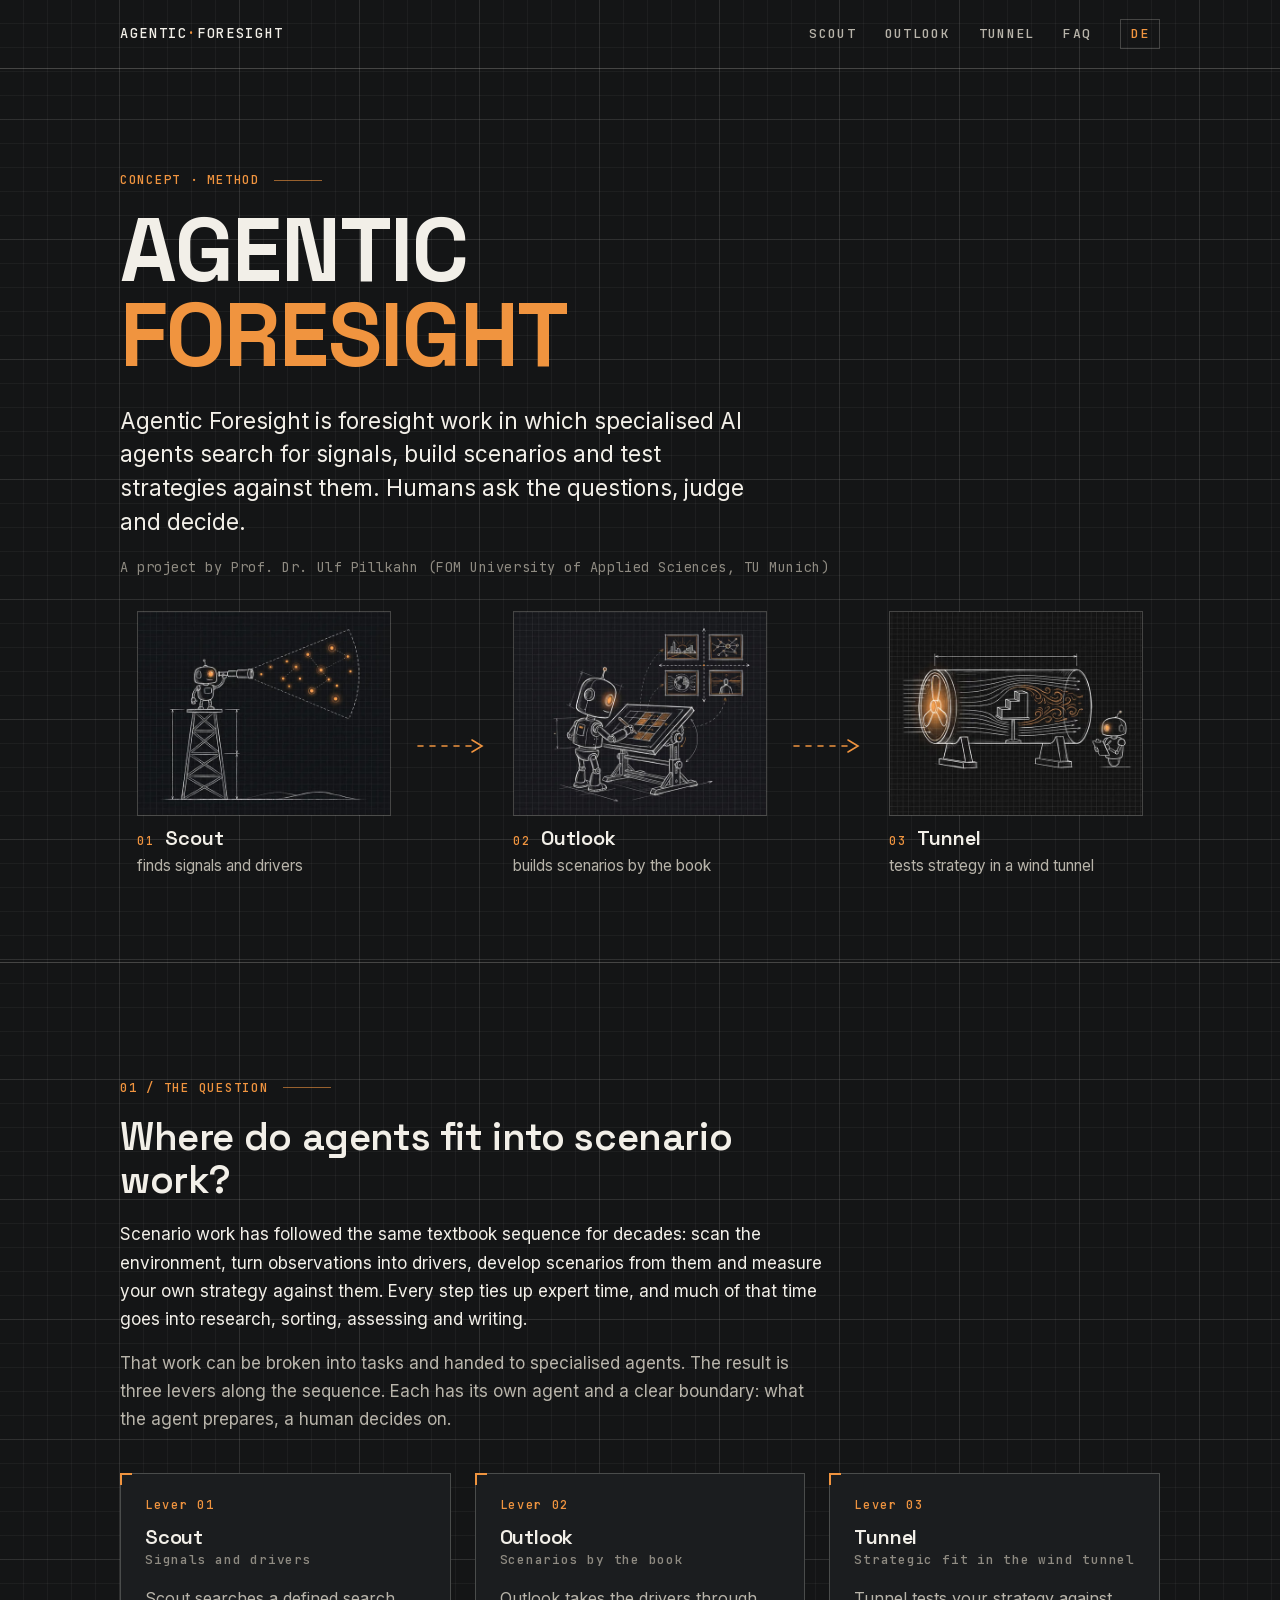
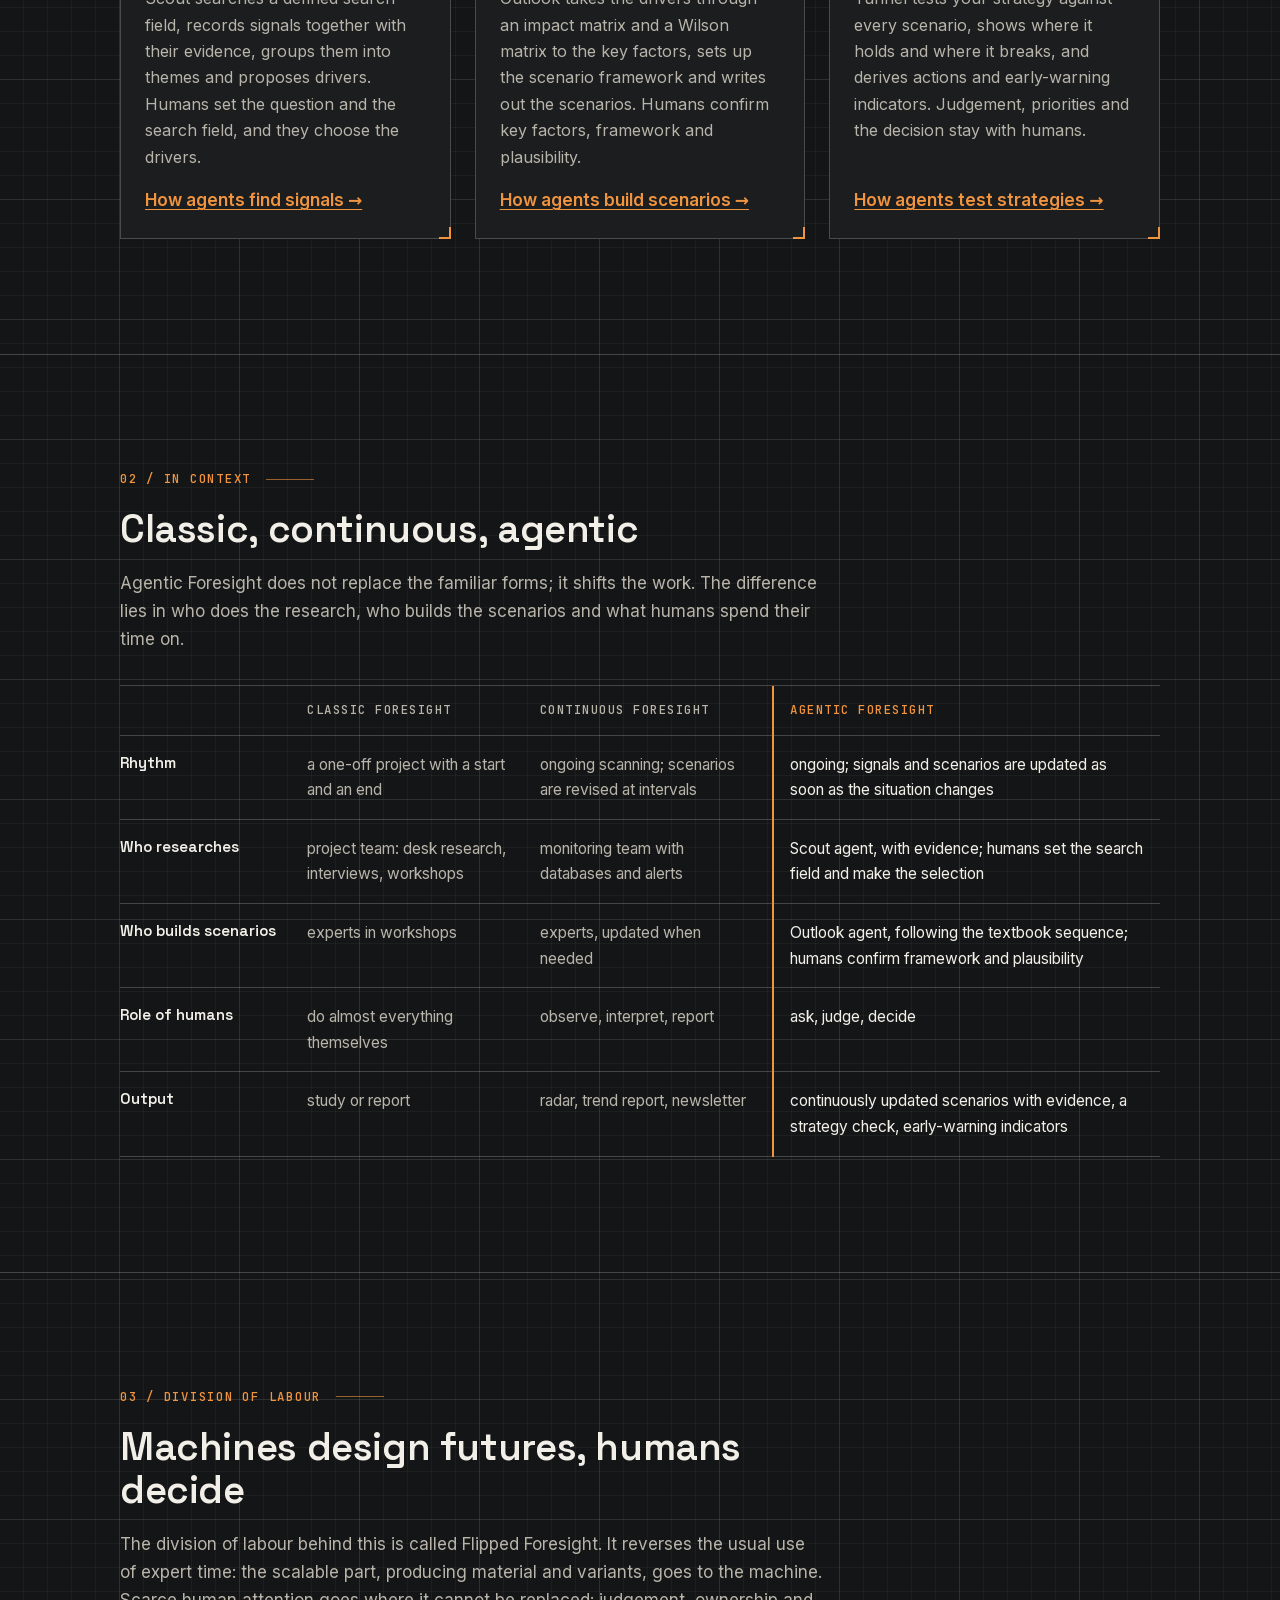
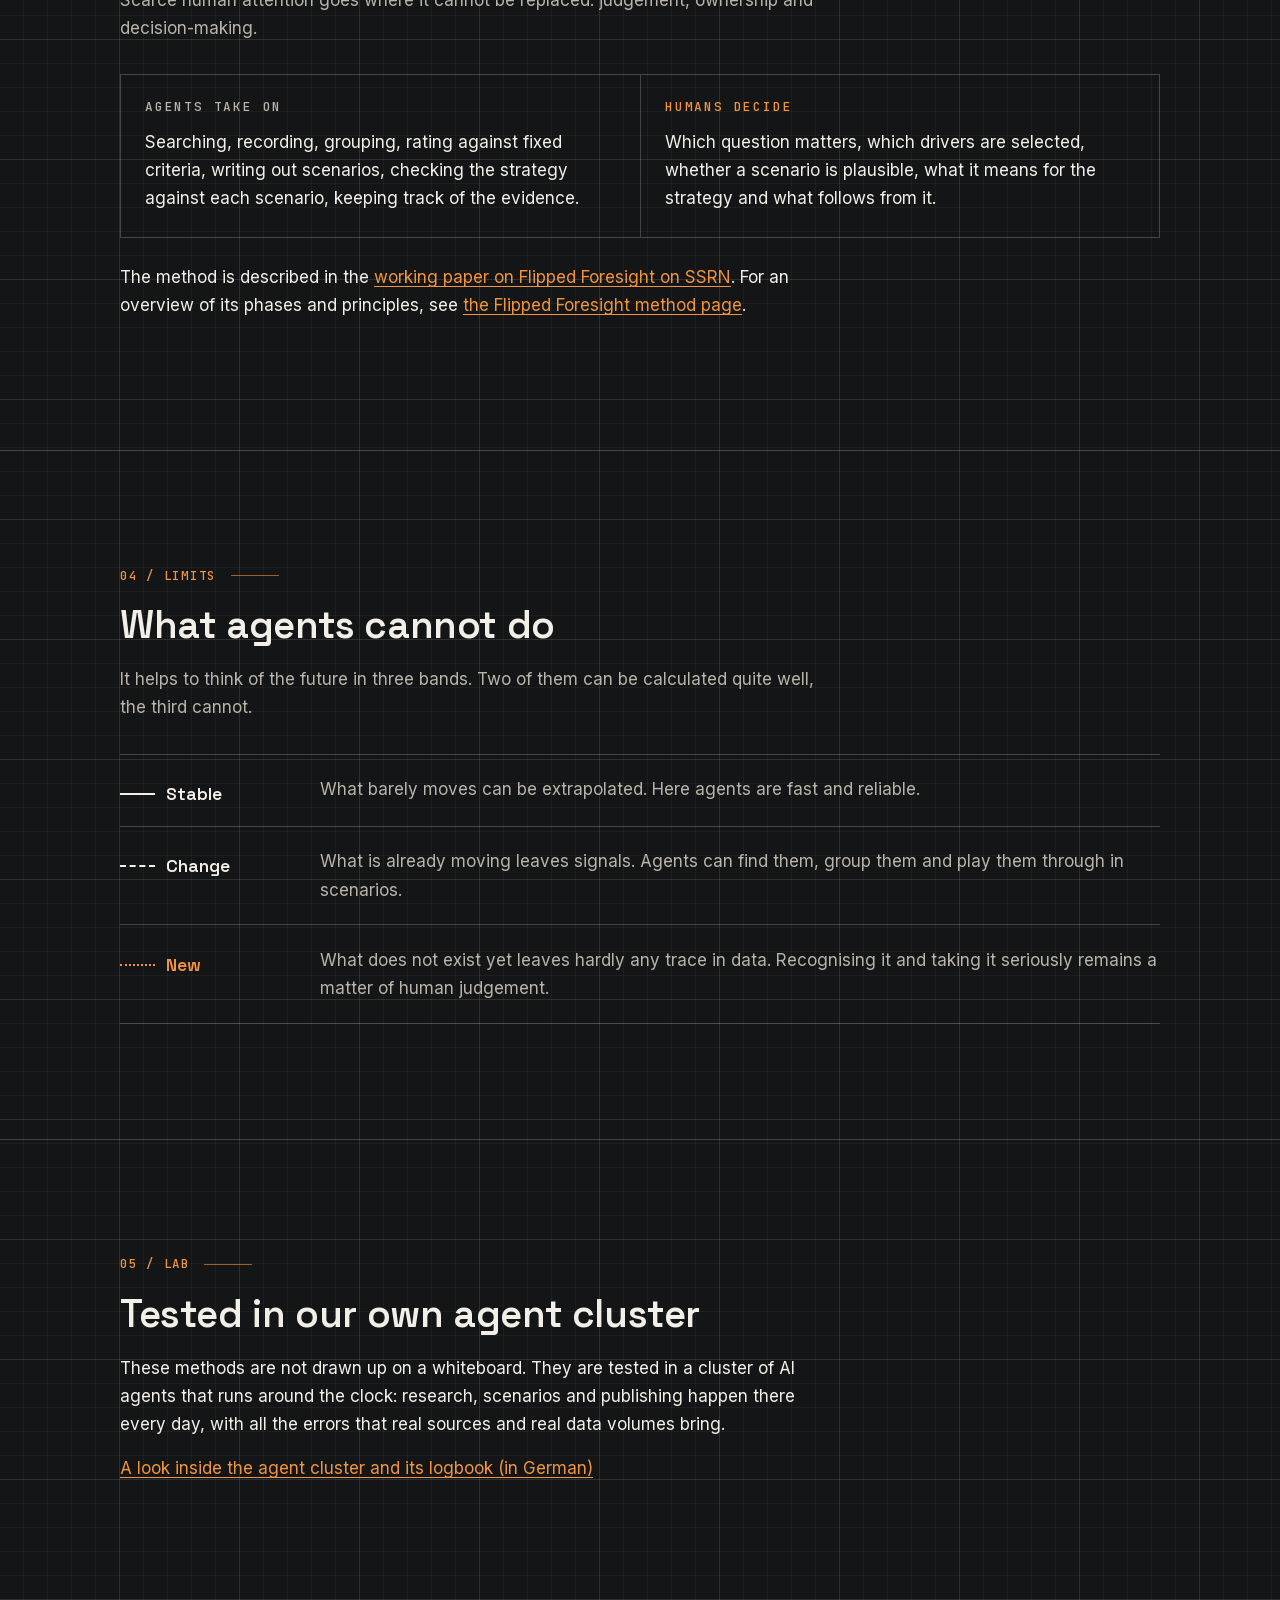
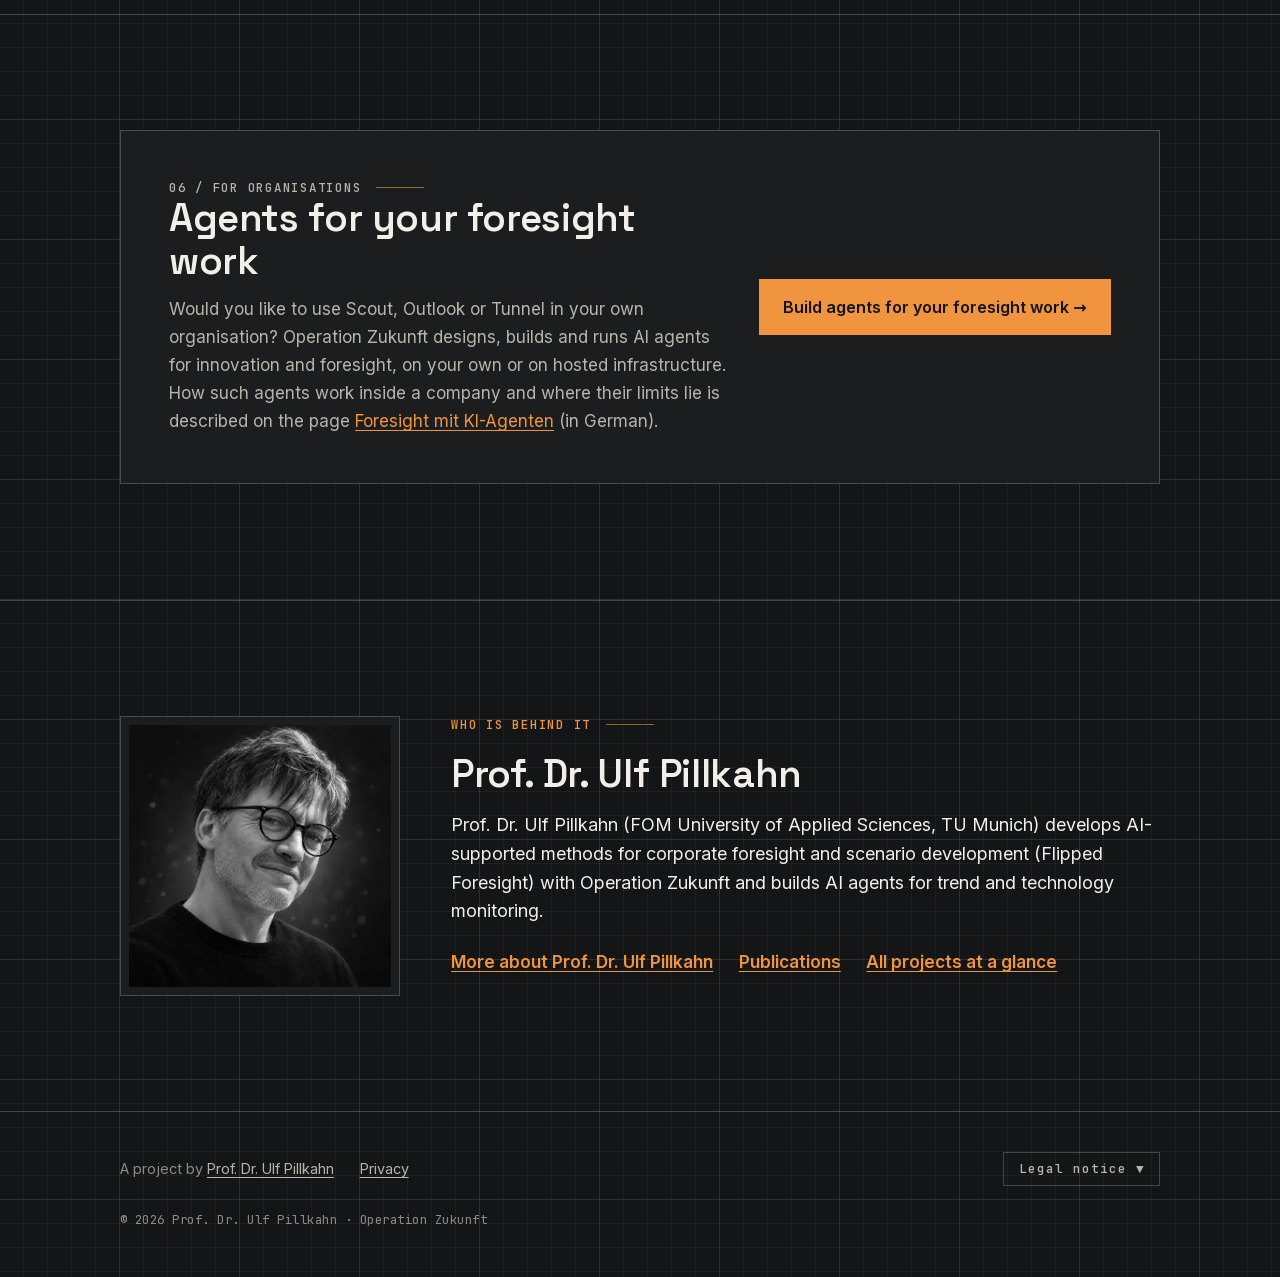
==== commit 91dee089: "Link auf die Leitseite „Foresight mit KI-Agenten“ bei Operation Zukunft - Abschnitt „Für Unternehmen" ====
--- a/en/index.html
+++ b/en/index.html
@@ -317,7 +317,7 @@
       <div>
         <p class="label">06 / For organisations</p>
         <h2>Agents for your foresight work</h2>
-        <p>Would you like to use Scout, Outlook or Tunnel in your own organisation? Operation Zukunft designs, builds and runs AI agents for innovation and foresight, on your own or on hosted infrastructure.</p>
+        <p>Would you like to use Scout, Outlook or Tunnel in your own organisation? Operation Zukunft designs, builds and runs AI agents for innovation and foresight, on your own or on hosted infrastructure. How such agents work inside a company and where their limits lie is described on the page <a href="https://operation-zukunft.de/foresight-mit-ki-agenten/" data-track="link-leitseite">Foresight mit KI-Agenten</a> (in German).</p>
       </div>
       <a class="knopf" href="https://operation-zukunft.de/#angebote" data-track="cta-angebot">Build agents for your foresight work →</a>
     </div>
